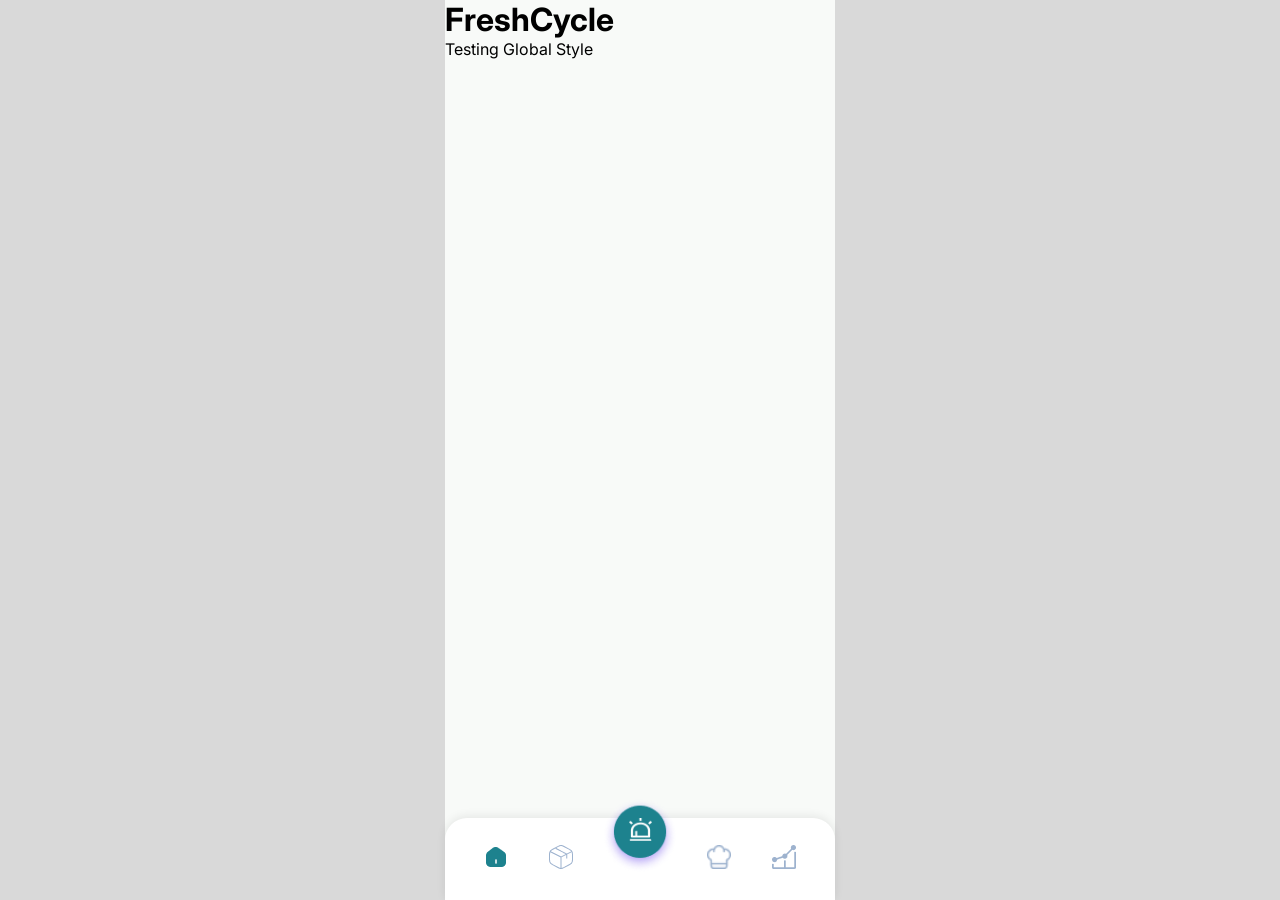
==== index.html @ bc28220b "kerangka dasar" ====
<!--ini untuk homepage, dan ini baru kode sementara-->

<!DOCTYPE html>
<html lang="en">

<head>

    <meta charset="UTF-8">

    <meta
        name="viewport"
        content="width=device-width, initial-scale=1.0"
    >

    <title>FreshCycle</title>

    <!-- GLOBAL CSS -->
    <link rel="stylesheet" href="css/style.css">

</head>

<body>

    <div class="mobile-container">

        <h1>
            FreshCycle
        </h1>

        <p>
            Testing Global Style
        </p>

        <!-- BOTTOM NAVBAR -->

        <div class="bottom-navbar">

            <a href="index.html">

                <img
                    src="image/navbar/homeButton.png"
                    alt="home"
                >

            </a>

            <a href="inventory.html">

                <img
                    src="image/navbar/inventoryNormal.png"
                    alt="inventory"
                >

            </a>

            <!-- SPACE TENGAH -->

            <div class="nav-space"></div>

            <a href="recipe.html">

                <img
                    src="image/navbar/recipeNormal.png"
                    alt="recipe"
                >

            </a>

            <a href="statistics.html">

                <img
                    src="image/navbar/statisticsNormal.png"
                    alt="statistics"
                >

            </a>

            <!-- FLOATING BUTTON -->

            <a href="reminder.html" class="middle-button">

                <img
                    src="image/navbar/reminderNormal.png"
                    alt="reminder"
                >

            </a>

        </div>

    </div>

</body>

</html>
---- css/style.css ----
/* GOOGLE FONT */
@import url('https://fonts.googleapis.com/css2?family=Inter:wght@400;500;600;700&display=swap');

/* RESET */

*{
    margin: 0;
    padding: 0;
    box-sizing: border-box;
}

/* COLOR VARIABLES */

:root{

    --primary-color: #1D828E;

    --orange-color: #F6AD55;

    --dark-color: #202020;

    --background-color: #F8FAF8;

    --white-color: #FFFFFF;
}

/* BODY */

body{

    background: #d9d9d9;

    display: flex;
    justify-content: center;

    font-family: 'Inter', sans-serif;
}

/* MOBILE CONTAINER */

.mobile-container{

    width: 390px;

    min-height: 100vh;

    background: var(--background-color);

    overflow-x: hidden;

    position: relative;
}

/* SCROLLBAR */

::-webkit-scrollbar{
    display: none;
}

/* BOTTOM NAVBAR */

.bottom-navbar{

    position: fixed;

    bottom: 0;

    width: 390px;

    height: 82px;

    background: var(--white-color);

    border-top-left-radius: 22px;

    border-top-right-radius: 22px;

    box-shadow: 0 -2px 10px rgba(0,0,0,0.08);

    display: flex;

    justify-content: space-around;

    align-items: center;

    padding: 0 18px;

    z-index: 100;
}

/* NAVBAR ICON */

.bottom-navbar img{

    width: 24px;

    object-fit: contain;
}

/* SPACE */

.nav-space{

    width: 50px;
}

/* FLOATING BUTTON */

.middle-button{

    position: absolute;

    left: 50%;

    top: -20px;

    transform: translateX(-50%);
}

.middle-button img{

    width: 75px;

    object-fit: contain;
}
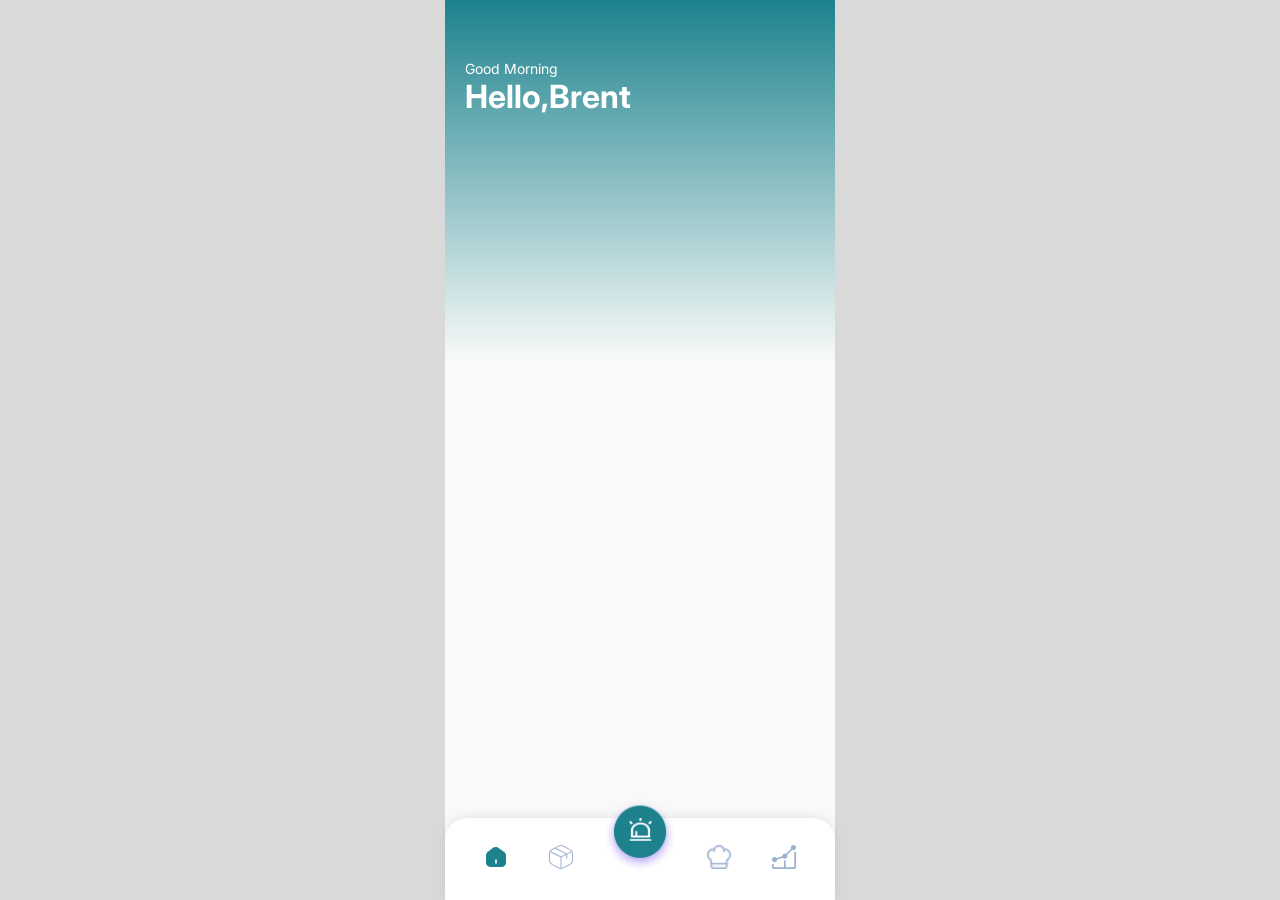
==== commit 147e8879: "membuat header homepage" ====
--- a/index.html
+++ b/index.html
@@ -17,19 +17,34 @@
     <!-- GLOBAL CSS -->
     <link rel="stylesheet" href="css/style.css">
 
+    <!-- HOMEPAGE CSS -->
+    <link rel="stylesheet" href="css/homepage.css">
+
 </head>
 
 <body>
 
     <div class="mobile-container">
 
-        <h1>
-            FreshCycle
-        </h1>
+        <div class="reminder-header">
 
-        <p>
-            Testing Global Style
-        </p>
+                <div class="header-top">
+
+                    <div class="header-text">
+
+                        <h5>
+                            Good Morning
+                        </h5>
+
+                        <h1>
+                           Hello,Brent
+                        </h1>
+
+                    </div>
+
+            </div>
+
+        </div>
 
         <!-- BOTTOM NAVBAR -->
 
--- a/css/style.css
+++ b/css/style.css
@@ -65,6 +65,10 @@
 
     bottom: 0;
 
+    left: 50%;
+
+    transform: translateX(-50%);
+
     width: 390px;
 
     height: 82px;
--- a/css/homepage.css
+++ b/css/homepage.css
@@ -0,0 +1,58 @@
+.mobile-container{
+
+    background:
+    linear-gradient(
+        to bottom,
+        var(--primary-color),
+        var(--background-color) 40%
+    );
+
+    padding: 20px;
+}
+
+/* HEADER */
+
+.reminder-header{
+
+    margin-top: 40px;
+}
+
+/* HEADER TOP */
+
+.header-top{
+
+    display: flex;
+
+    justify-content: space-between;
+
+    align-items: flex-start;
+
+    width: 100%;
+}
+
+/* HEADER TEXT */
+
+.header-text{
+
+    width: 80%;
+}
+
+.reminder-header h1{
+
+    color: var(--white-color);
+
+    font-size: 32px;
+
+    font-weight: 700;
+
+    margin-bottom: 5px;
+}
+
+.reminder-header h5{
+
+    color: var(--white-color);
+
+    font-size: 14px;
+
+    font-weight: 400;
+}
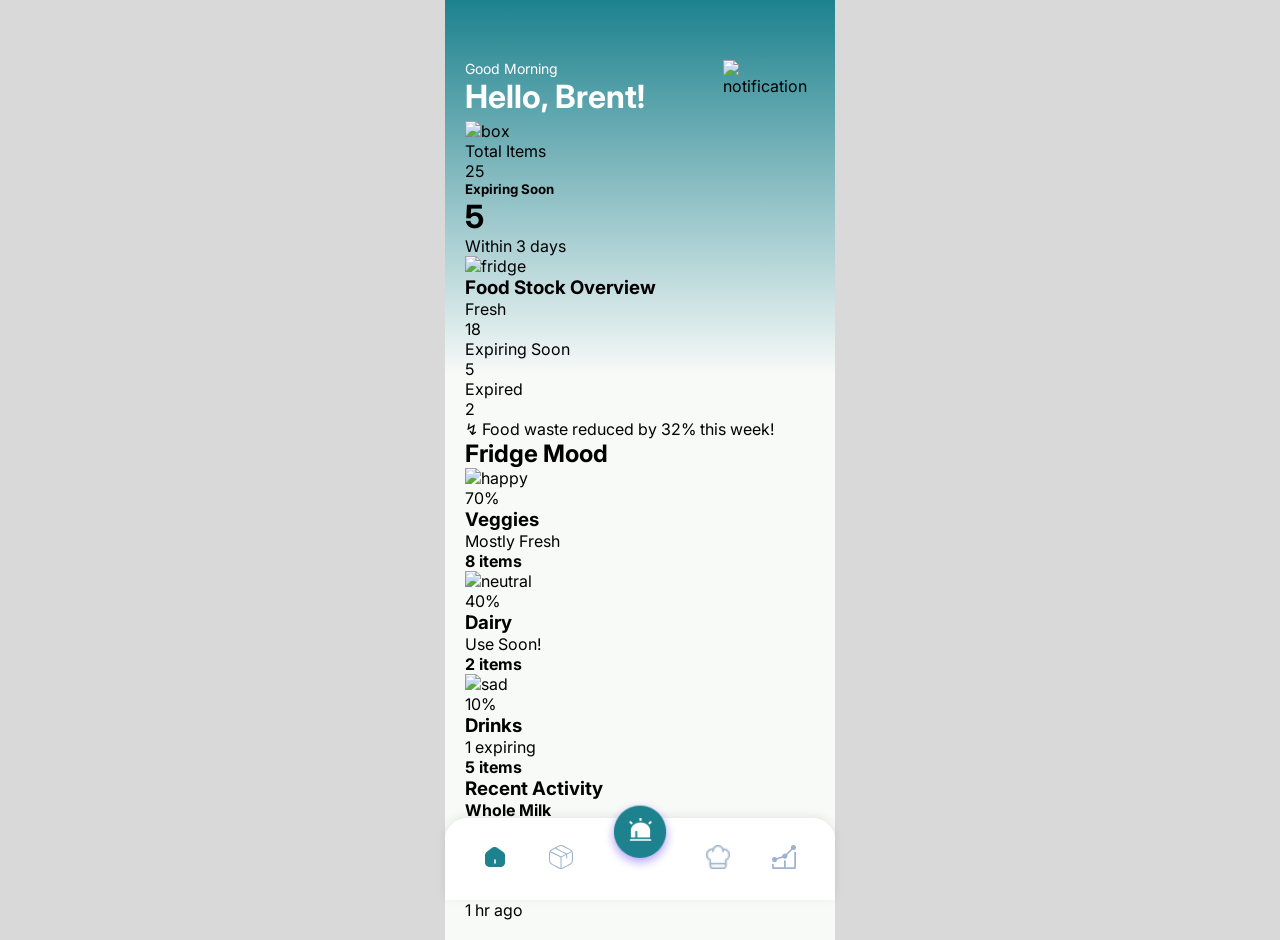
==== commit 7b88596a: "finishing page reminder" ====
--- a/index.html
+++ b/index.html
@@ -17,7 +17,7 @@
     <!-- GLOBAL CSS -->
     <link rel="stylesheet" href="css/style.css">
 
-    <!-- HOMEPAGE CSS -->
+    <!-- GLOBAL CSS -->
     <link rel="stylesheet" href="css/homepage.css">
 
 </head>
@@ -26,22 +26,361 @@
 
     <div class="mobile-container">
 
+        <!-- HEADER -->
+
         <div class="reminder-header">
 
-                <div class="header-top">
-
-                    <div class="header-text">
-
-                        <h5>
-                            Good Morning
-                        </h5>
-
-                        <h1>
-                           Hello,Brent
-                        </h1>
+            <div class="header-top">
+
+                <div class="header-text">
+
+                    <h5>
+                        Good Morning
+                    </h5>
+
+                    <h1>
+                        Hello, Brent!
+                    </h1>
+
+                </div>
+
+                <div class="notification-icon">
+
+                    <img
+                        src="image/ikon/bell.png"
+                        alt="notification"
+                    >
+
+                </div>
+
+            </div>
+
+        </div>
+
+        <!-- TOTAL ITEMS -->
+
+        <div class="total-items-card">
+
+            <div class="total-left">
+
+                <img
+                    src="image/ikon/box.png"
+                    alt="box"
+                >
+
+                <p>
+                    Total Items
+                </p>
+
+            </div>
+
+            <span>
+                25
+            </span>
+
+        </div>
+
+        <!-- EXPIRING SOON -->
+
+        <div class="expiring-card">
+
+            <div class="expiring-top">
+
+                <div>
+
+                    <h5>
+                        Expiring Soon
+                    </h5>
+
+                    <h1>
+                        5
+                    </h1>
+
+                    <p>
+                        Within 3 days
+                    </p>
+
+                </div>
+
+                <img
+                    src="image/ikon/food-drink-homepage.png"
+                    alt="fridge"
+                >
+
+            </div>
+
+        </div>
+
+        <!-- FOOD STOCK -->
+
+        <!-- FOOD STOCK OVERVIEW -->
+
+<div class="food-stock-card">
+
+    <h3>
+        Food Stock Overview
+    </h3>
+
+    <!-- FRESH -->
+
+    <div class="stock-item">
+
+        <div class="stock-label">
+
+            <div class="stock-dot fresh-dot"></div>
+
+            <p>
+                Fresh
+            </p>
+
+        </div>
+
+        <div class="stock-progress">
+
+            <div class="progress-fill fresh-fill"></div>
+
+        </div>
+
+        <span>
+            18
+        </span>
+
+    </div>
+
+    <!-- EXPIRING -->
+
+    <div class="stock-item">
+
+        <div class="stock-label">
+
+            <div class="stock-dot expiring-dot"></div>
+
+            <p>
+                Expiring Soon
+            </p>
+
+        </div>
+
+        <div class="stock-progress">
+
+            <div class="progress-fill expiring-fill"></div>
+
+        </div>
+
+        <span>
+            5
+        </span>
+
+    </div>
+
+    <!-- EXPIRED -->
+
+    <div class="stock-item">
+
+        <div class="stock-label">
+
+            <div class="stock-dot expired-dot"></div>
+
+            <p>
+                Expired
+            </p>
+
+        </div>
+
+        <div class="stock-progress">
+
+            <div class="progress-fill expired-fill"></div>
+
+        </div>
+
+        <span>
+            2
+        </span>
+
+    </div>
+
+    <!-- ALERT -->
+
+    <div class="waste-alert">
+
+        <p>
+            ↯ Food waste reduced by 32% this week!
+        </p>
+
+    </div>
+
+</div>
+
+        <!-- FRIDGE MOOD -->
+
+        <!-- FRIDGE MOOD -->
+
+<div class="fridge-section">
+
+    <h2>
+        Fridge Mood
+    </h2>
+
+    <div class="fridge-container">
+
+        <!-- VEGGIES -->
+
+        <div class="fridge-card">
+
+            <img
+                src="image/ikon/happy.png"
+                alt="happy"
+                class="mood-icon"
+            >
+
+            <div class="progress-circle progress-70">
+
+                <span>
+                    70%
+                </span>
+
+            </div>
+
+            <h3>
+                Veggies
+            </h3>
+
+            <p class="status-text">
+                Mostly Fresh
+            </p>
+
+            <h4>
+                8 items
+            </h4>
+
+        </div>
+
+        <!-- DAIRY -->
+
+        <div class="fridge-card">
+
+            <img
+                src="image/ikon/shock.png"
+                alt="neutral"
+                class="mood-icon"
+            >
+
+            <div class="progress-circle progress-40">
+
+                <span>
+                    40%
+                </span>
+
+            </div>
+
+            <h3>
+                Dairy
+            </h3>
+
+            <p class="status-text">
+                Use Soon!
+            </p>
+
+            <h4>
+                2 items
+            </h4>
+
+        </div>
+
+        <!-- DRINKS -->
+
+        <div class="fridge-card">
+
+            <img
+                src="image/ikon/sad.png"
+                alt="sad"
+                class="mood-icon"
+            >
+
+            <div class="progress-circle progress-10">
+
+                <span>
+                    10%
+                </span>
+
+            </div>
+
+            <h3>
+                Drinks
+            </h3>
+
+            <p class="status-text">
+                1 expiring
+            </p>
+
+            <h4>
+                5 items
+            </h4>
+
+        </div>
+
+    </div>
+
+</div>
+
+        <!-- RECENT ACTIVITY -->
+
+        <div class="activity-section">
+
+            <h3>
+                Recent Activity
+            </h3>
+
+            <div class="activity-card">
+
+                <div class="activity-left">
+
+                    <div class="activity-icon"></div>
+
+                    <div>
+
+                        <h4>
+                            Whole Milk
+                        </h4>
+
+                        <p>
+                            Added to inventory
+                        </p>
 
                     </div>
 
+                </div>
+
+                <span>
+                    2 min ago
+                </span>
+
+            </div>
+
+            <div class="activity-card">
+
+                <div class="activity-left">
+
+                    <div class="activity-icon"></div>
+
+                    <div>
+
+                        <h4>
+                            Spinach
+                        </h4>
+
+                        <p>
+                            Expires in 2 days
+                        </p>
+
+                    </div>
+
+                </div>
+
+                <span>
+                    1 hr ago
+                </span>
+
             </div>
 
         </div>
@@ -49,6 +388,8 @@
         <!-- BOTTOM NAVBAR -->
 
         <div class="bottom-navbar">
+
+            <!-- HOME ACTIVE -->
 
             <a href="index.html">
 
@@ -59,6 +400,8 @@
 
             </a>
 
+            <!-- INVENTORY NORMAL -->
+
             <a href="inventory.html">
 
                 <img
@@ -72,6 +415,8 @@
 
             <div class="nav-space"></div>
 
+            <!-- RECIPE NORMAL -->
+
             <a href="recipe.html">
 
                 <img
@@ -81,6 +426,8 @@
 
             </a>
 
+            <!-- STATISTICS NORMAL -->
+
             <a href="statistics.html">
 
                 <img
@@ -95,7 +442,7 @@
             <a href="reminder.html" class="middle-button">
 
                 <img
-                    src="image/navbar/reminderNormal.png"
+                    src="image/navbar/reminderButton.png"
                     alt="reminder"
                 >
 
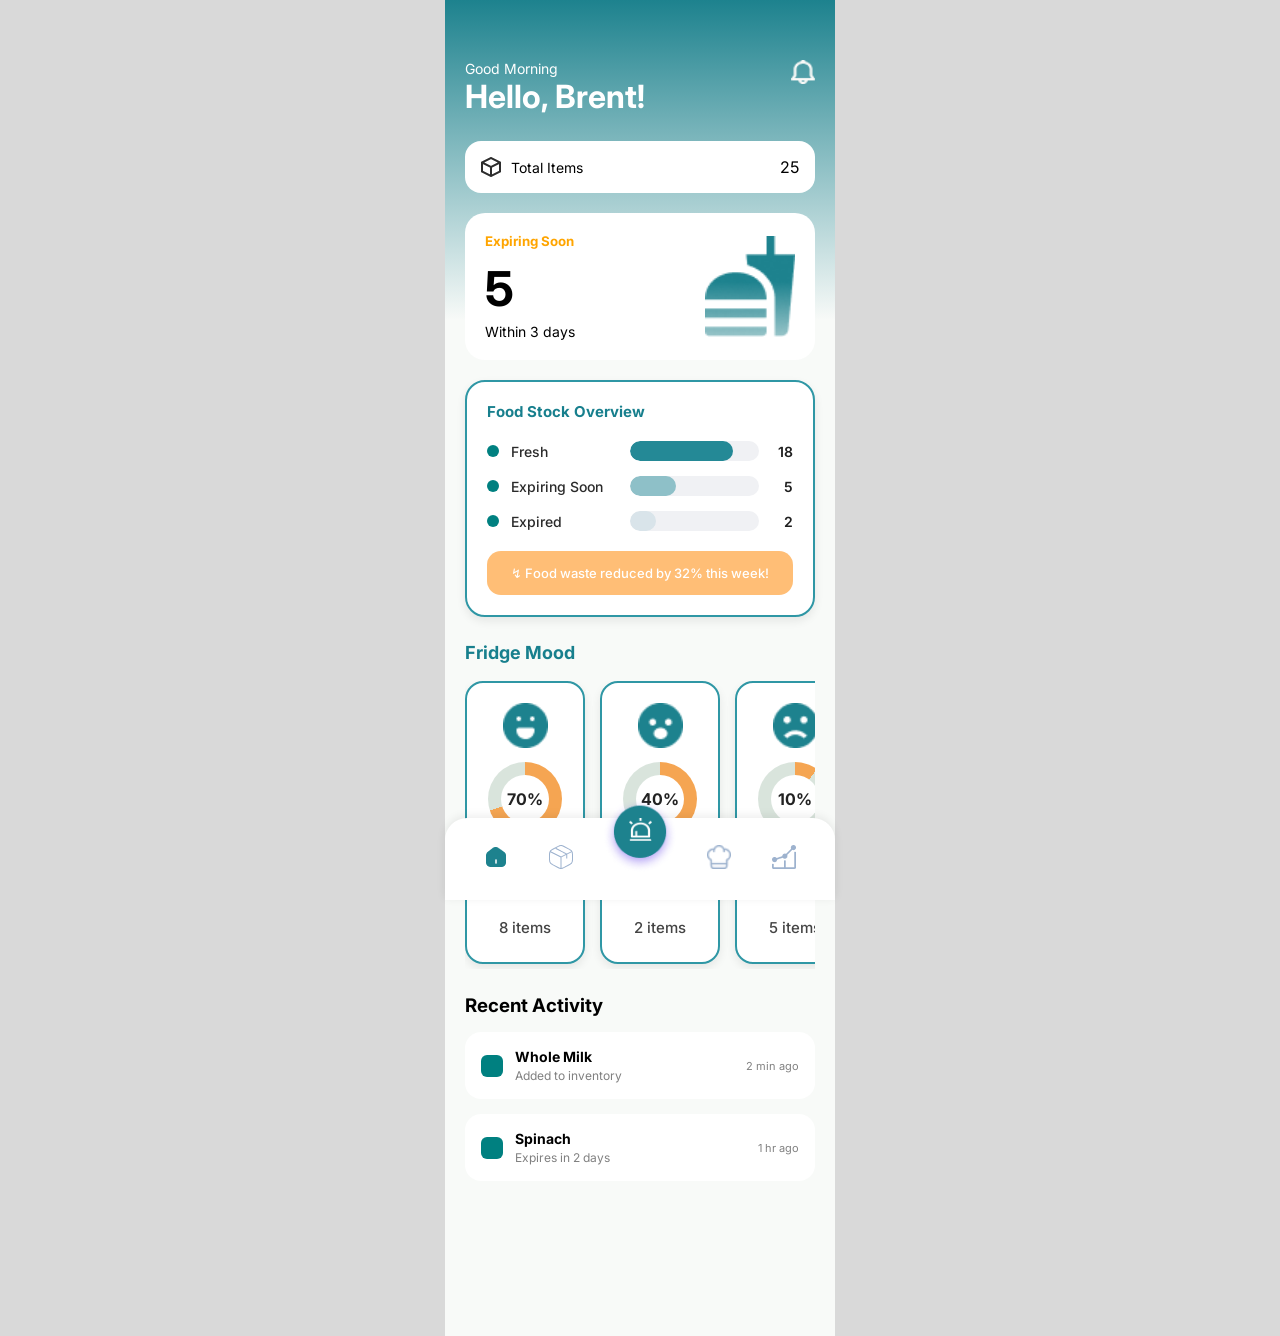
==== commit 882fbbd0: "fix background" ====
--- a/index.html
+++ b/index.html
@@ -442,7 +442,7 @@
             <a href="reminder.html" class="middle-button">
 
                 <img
-                    src="image/navbar/reminderButton.png"
+                    src="image/navbar/reminderNormal.png"
                     alt="reminder"
                 >
 
--- a/css/style.css
+++ b/css/style.css
@@ -44,8 +44,6 @@
 
     min-height: 100vh;
 
-    background: var(--background-color);
-
     overflow-x: hidden;
 
     position: relative;
@@ -126,4 +124,358 @@
     width: 75px;
 
     object-fit: contain;
+}
+
+/* FOOD STOCK OVERVIEW */
+
+.food-stock-card{
+
+    background: #ffffff;
+
+    border-radius: 22px;
+
+    padding: 18px 16px;
+
+    margin-top: 20px;
+
+    border: 2px solid #2f97a5;
+
+    box-shadow:
+        0px 4px 10px rgba(0, 0, 0, 0.08);
+
+    width: 100%;
+}
+
+.food-stock-card h3{
+
+    font-size: 15px;
+
+    font-weight: 700;
+
+    color: #177f8d;
+
+    margin-bottom: 18px;
+}
+
+/* STOCK ITEM */
+
+.stock-item{
+
+    display: flex;
+
+    align-items: center;
+
+    justify-content: space-between;
+
+    margin-bottom: 18px;
+}
+
+/* LABEL */
+
+.stock-label{
+
+    display: flex;
+
+    align-items: center;
+
+    gap: 12px;
+
+    width: 42%;
+}
+
+.stock-label p{
+
+    font-size: 14px;
+
+    font-weight: 500;
+
+    color: #2a2a2a;
+}
+
+/* DOT */
+
+.stock-dot{
+
+    width: 20px;
+
+    height: 20px;
+
+    border-radius: 50%;
+}
+
+.fresh-dot{
+
+    background: #248996;
+}
+
+.expiring-dot{
+
+    background: #8ec0c8;
+}
+
+.expired-dot{
+
+    background: #d8e7ea;
+}
+
+/* PROGRESS BAR */
+
+.stock-progress{
+
+    width: 42%;
+
+    height: 20px;
+
+    background: #f0f1f4;
+
+    border-radius: 30px;
+
+    overflow: hidden;
+
+    position: relative;
+}
+
+.progress-fill{
+
+    height: 100%;
+
+    border-radius: 30px;
+}
+
+.fresh-fill{
+
+    width: 80%;
+
+    background: #248996;
+}
+
+.expiring-fill{
+
+    width: 36%;
+
+    background: #8ec0c8;
+}
+
+.expired-fill{
+
+    width: 22%;
+
+    background: #d8e7ea;
+}
+
+/* NUMBER */
+
+.stock-item span{
+
+    width: 20px;
+
+    text-align: right;
+
+    font-size: 14px;
+
+    font-weight: 600;
+
+    color: #1f1f1f;
+}
+
+/* ALERT */
+
+.waste-alert{
+
+    background: #f6b26a;
+
+    border-radius: 18px;
+
+    padding: 14px;
+
+    margin-top: 10px;
+
+    text-align: center;
+}
+
+.waste-alert p{
+
+    color: #ffffff;
+
+    font-size: 14px;
+
+    font-weight: 600;
+}
+
+/* FRIDGE MOOD */
+
+.fridge-section{
+
+    margin-top: 28px;
+}
+
+.fridge-section h2{
+
+    font-size: 18px;
+
+    font-weight: 700;
+
+    color: #177f8d;
+
+    margin-bottom: 18px;
+}
+
+/* CONTAINER */
+
+.fridge-container{
+
+    display: flex;
+
+    gap: 14px;
+
+    overflow-x: auto;
+
+    padding-bottom: 10px;
+}
+
+.fridge-container::-webkit-scrollbar{
+
+    display: none;
+}
+
+/* CARD */
+
+.fridge-card{
+
+    min-width: 140px;
+
+    background: #ffffff;
+
+    border-radius: 24px;
+
+    border: 2px solid #2f97a5;
+
+    padding: 18px 14px;
+
+    text-align: center;
+
+    box-shadow:
+        0px 4px 10px rgba(0, 0, 0, 0.08);
+}
+
+/* ICON */
+
+.mood-icon{
+
+    width: 48px;
+
+    margin-bottom: 14px;
+}
+
+/* PROGRESS CIRCLE */
+
+.progress-circle{
+
+    width: 74px;
+
+    height: 74px;
+
+    border-radius: 50%;
+
+    margin: 0 auto 14px auto;
+
+    display: flex;
+
+    align-items: center;
+
+    justify-content: center;
+
+    position: relative;
+}
+
+.progress-circle::before{
+
+    content: "";
+
+    position: absolute;
+
+    width: 48px;
+
+    height: 48px;
+
+    background: #ffffff;
+
+    border-radius: 50%;
+}
+
+.progress-circle span{
+
+    position: relative;
+
+    z-index: 2;
+
+    font-size: 16px;
+
+    font-weight: 700;
+
+    color: #222222;
+}
+
+/* 70% */
+
+.progress-70{
+
+    background:
+    conic-gradient(
+        #f5a552 0% 70%,
+        #d9e4dc 70% 100%
+    );
+}
+
+/* 40% */
+
+.progress-40{
+
+    background:
+    conic-gradient(
+        #f5a552 0% 40%,
+        #d9e4dc 40% 100%
+    );
+}
+
+/* 10% */
+
+.progress-10{
+
+    background:
+    conic-gradient(
+        #f5a552 0% 10%,
+        #d9e4dc 10% 100%
+    );
+}
+
+/* TEXT */
+
+.fridge-card h3{
+
+    font-size: 16px;
+
+    font-weight: 600;
+
+    margin-bottom: 6px;
+
+    color: #222222;
+}
+
+.status-text{
+
+    font-size: 14px;
+
+    color: #1f8a98;
+
+    margin-bottom: 18px;
+}
+
+.fridge-card h4{
+
+    font-size: 14px;
+
+    font-weight: 500;
+
+    color: #444444;
 }
--- a/css/homepage.css
+++ b/css/homepage.css
@@ -4,10 +4,15 @@
     linear-gradient(
         to bottom,
         var(--primary-color),
-        var(--background-color) 40%
+        var(--background-color) 320px
     );
 
     padding: 20px;
+
+    min-height: 100vh;
+
+    box-sizing: border-box;
+
 }
 
 /* HEADER */
@@ -55,4 +60,354 @@
     font-size: 14px;
 
     font-weight: 400;
+}
+
+.notification-icon img{
+
+    width: 24px;
+}
+
+/* TOTAL ITEMS */
+
+.total-items-card{
+
+    background: var(--white-color);
+
+    border-radius: 16px;
+
+    padding: 16px;
+
+    margin-top: 20px;
+
+    display: flex;
+
+    justify-content: space-between;
+
+    align-items: center;
+}
+
+.total-left{
+
+    display: flex;
+
+    align-items: center;
+
+    gap: 10px;
+}
+
+.total-left img{
+
+    width: 20px;
+}
+
+.total-items-card p{
+
+    font-size: 14px;
+}
+
+/* EXPIRING CARD */
+
+.expiring-card{
+
+    background: var(--white-color);
+
+    border-radius: 20px;
+
+    padding: 20px;
+
+    margin-top: 20px;
+}
+
+.expiring-top{
+
+    display: flex;
+
+    justify-content: space-between;
+
+    align-items: center;
+}
+
+.expiring-top img{
+
+    width: 90px;
+}
+
+.expiring-card h5{
+
+    color: orange;
+
+    margin-bottom: 10px;
+}
+
+.expiring-card h1{
+
+    font-size: 48px;
+
+    margin-bottom: 5px;
+}
+
+.expiring-card p{
+
+    font-size: 14px;
+}
+
+/* FOOD STOCK */
+
+.food-stock-card{
+
+    background: var(--white-color);
+
+    border-radius: 20px;
+
+    padding: 20px;
+
+    margin-top: 20px;
+}
+
+.food-stock-card h3{
+
+    margin-bottom: 20px;
+}
+
+.stock-item{
+
+    display: flex;
+
+    align-items: center;
+
+    justify-content: space-between;
+
+    margin-bottom: 15px;
+}
+
+.stock-left{
+
+    display: flex;
+
+    align-items: center;
+
+    gap: 10px;
+
+    width: 40%;
+}
+
+.stock-left p{
+
+    font-size: 14px;
+}
+
+.stock-dot{
+
+    width: 12px;
+
+    height: 12px;
+
+    border-radius: 50%;
+
+    background: teal;
+}
+
+.expiring{
+
+    background: #9bd4dc;
+}
+
+.expired{
+
+    background: #d9e4ea;
+}
+
+.stock-bar{
+
+    width: 40%;
+
+    height: 10px;
+
+    background: #eeeeee;
+
+    border-radius: 10px;
+
+    overflow: hidden;
+}
+
+.bar-fill{
+
+    height: 100%;
+
+    border-radius: 10px;
+}
+
+.fresh{
+
+    width: 80%;
+
+    background: teal;
+}
+
+.warning{
+
+    width: 40%;
+
+    background: #9bd4dc;
+}
+
+.expired-fill{
+
+    width: 20%;
+
+    background: #d9e4ea;
+}
+
+.waste-alert{
+
+    background: #ffbe76;
+
+    padding: 14px;
+
+    border-radius: 14px;
+
+    margin-top: 20px;
+
+    text-align: center;
+}
+
+.waste-alert p{
+
+    color: var(--white-color);
+
+    font-size: 13px;
+
+    font-weight: 500;
+}
+
+/* FRIDGE SECTION */
+
+.fridge-section{
+
+    margin-top: 25px;
+}
+
+.fridge-section h3{
+
+    margin-bottom: 15px;
+}
+
+.fridge-container{
+
+    display: flex;
+
+    gap: 15px;
+
+    overflow-x: auto;
+
+    padding-bottom: 5px;
+}
+
+.fridge-container::-webkit-scrollbar{
+
+    display: none;
+}
+
+.fridge-card{
+
+    background: var(--white-color);
+
+    border-radius: 18px;
+
+    padding: 20px;
+
+    min-width: 120px;
+
+    text-align: center;
+}
+
+.fridge-card img{
+
+    width: 45px;
+
+    margin-bottom: 10px;
+}
+
+.fridge-card h4{
+
+    font-size: 15px;
+
+    margin-bottom: 5px;
+}
+
+.fridge-card p{
+
+    font-size: 12px;
+}
+
+/* ACTIVITY */
+
+.activity-section{
+
+    margin-top: 25px;
+
+    padding-bottom: 120px;
+}
+
+.activity-section h3{
+
+    margin-bottom: 15px;
+}
+
+.activity-card{
+
+    background: var(--white-color);
+
+    border-radius: 16px;
+
+    padding: 16px;
+
+    display: flex;
+
+    justify-content: space-between;
+
+    align-items: center;
+
+    margin-bottom: 15px;
+}
+
+.activity-left{
+
+    display: flex;
+
+    align-items: center;
+
+    gap: 12px;
+}
+
+.activity-icon{
+
+    width: 22px;
+
+    height: 22px;
+
+    background: teal;
+
+    border-radius: 6px;
+}
+
+.activity-card h4{
+
+    font-size: 14px;
+
+    margin-bottom: 3px;
+}
+
+.activity-card p{
+
+    font-size: 12px;
+
+    color: gray;
+}
+
+.activity-card span{
+
+    font-size: 11px;
+
+    color: gray;
 }
